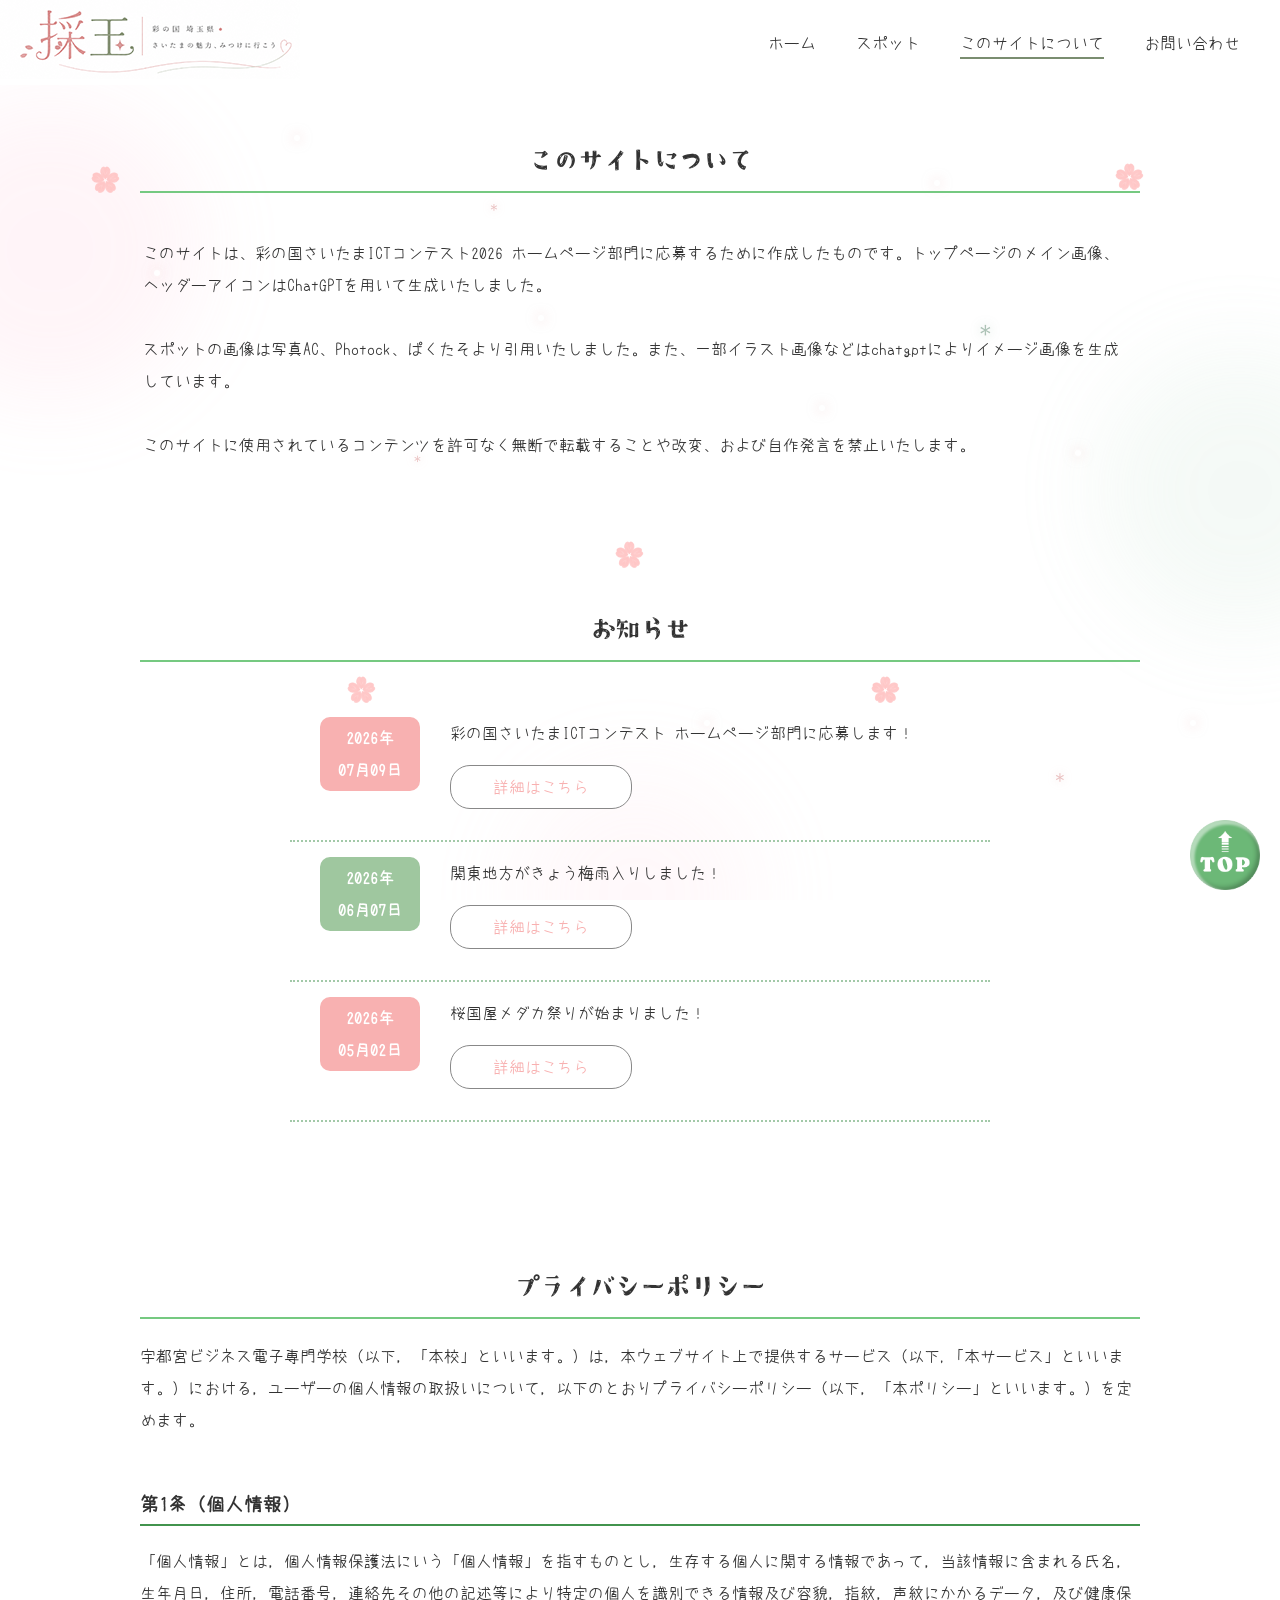
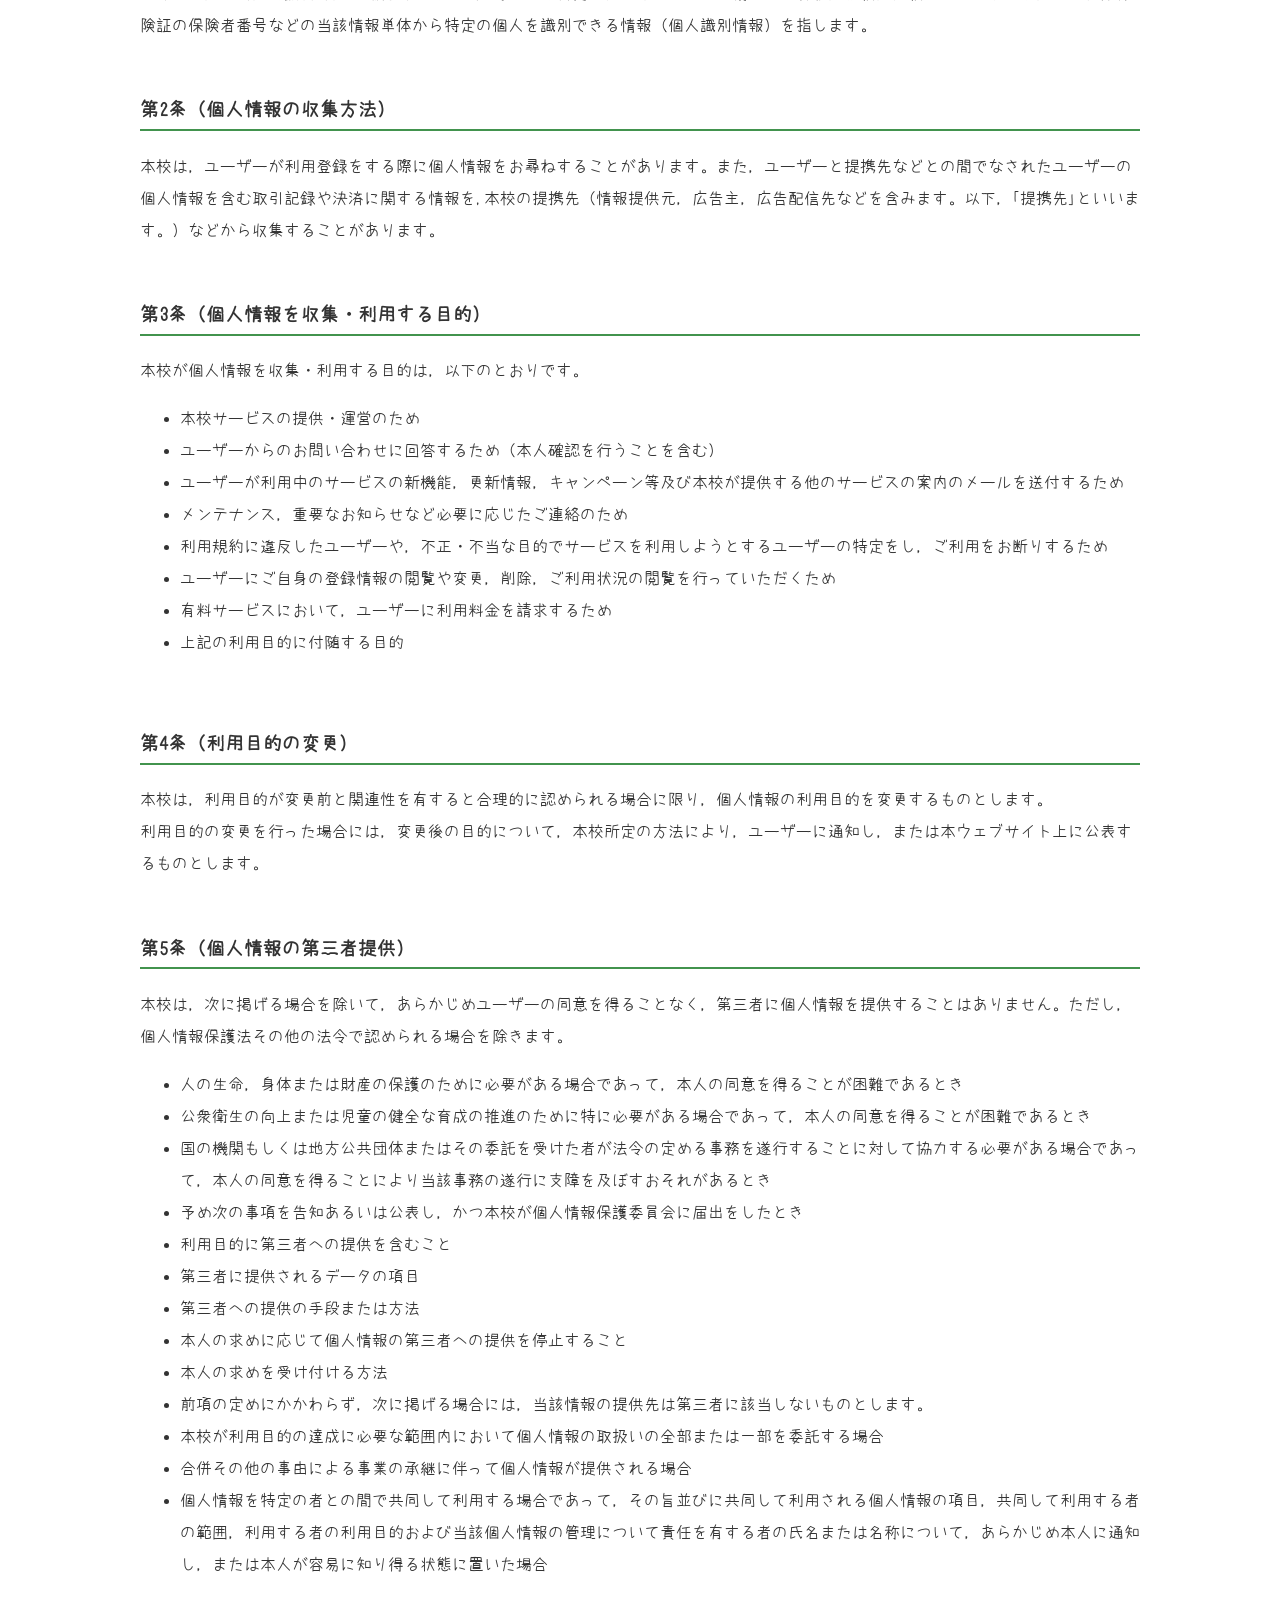
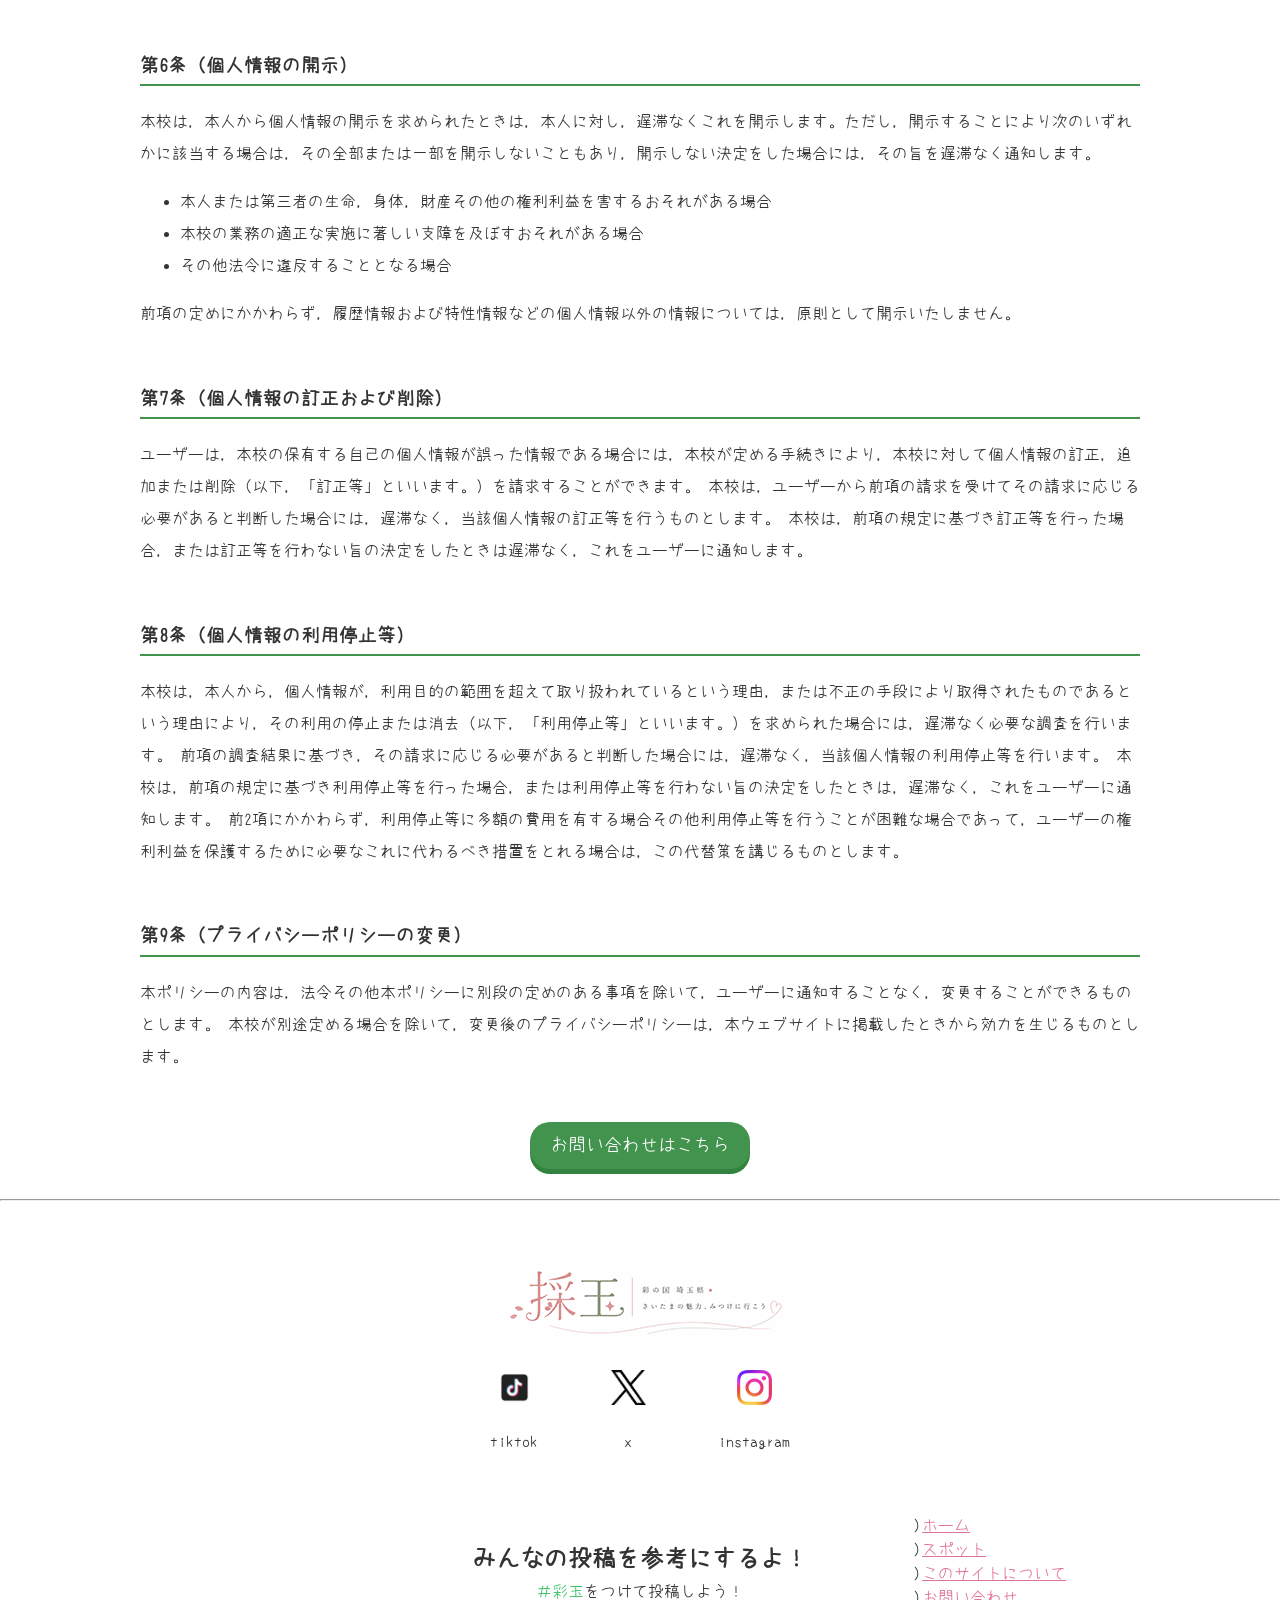
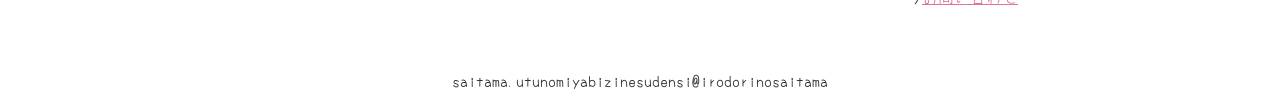
==== about.html @ 04240963 "Add files via upload" ====
<!DOCTYPE html>
<html lang="ja">

<head>
    <meta charset="UTF-8">
    <meta name="viewport" content="width=device-width, initial-scale=1.0">
    <title>採玉｜このサイトについて</title>
    <link rel="stylesheet" href="style.css">
    <link rel="icon" href="./img/fav.ico">
    <style>
        #news{
            max-width: 700px;
            width: 100%;
            margin: 0 auto;
        }
        .dateul{
            display: flex;
        }
        time{
            text-align: center;
            display: block;
            color: #fff;
            background-color: rgb(248, 177, 177);
            padding: 5px 10px;
            border-radius: 10px;
            width: 80px;
        }
        .green{
            background-color: rgb(159, 199, 159);
        }
        .dateul li{
            margin-left: 30px;
        }
    </style>
</head>

<body>
      <!-- きらきら背景 -->
<div class="cute-bg">

    <!-- 大きな光 -->
    <div class="glow glow-pink"></div>
    <div class="glow glow-green"></div>
    <div class="glow glow-pink2"></div>

    <!-- キラキラ -->
    <span class="star star1"><img src="img/haikei_frower.png" style="width: 30px;"></span>
    
    <span class="star star3"><img src="img/haikei_frower.png" style="width: 30px;"></span>
    <span class="star star4">＊</span>
    <span class="star star5"><img src="img/haikei_frower.png" style="width: 30px;"></span>
    
    <span class="star star7"><img src="img/haikei_frower.png" style="width: 30px;"></span>
    <span class="star star8">＊</span>
    <span class="star star9"><img src="img/haikei_frower.png" style="width: 30px;"></span>
    
    <span class="star star11">＊</span>
    <span class="star star12">＊</span>

    <!-- 小さな光の粒 -->
    <i class="dot dot1"></i>
    <i class="dot dot2"></i>
    <i class="dot dot3"></i>
    <i class="dot dot4"></i>
    <i class="dot dot5"></i>
    <i class="dot dot6"></i>
    <i class="dot dot7"></i>
    <i class="dot dot8"></i>

</div>
    <a href="#" id="top-button">
        <img src="img/Group 44.png" alt="TOPに戻る">
    </a>
    <header>
        <a href="index.html"><img src="img/94432932-196e-4b25-ac85-ca7c07039156.png"></a>

        <div class="hamburger" id="hamburger">
            <span></span>
            <span></span>
            <span></span>
        </div>

        <nav id="nav">
            <ul>
                <li><a href="index.html">ホーム</a></li>
                <li><a href="spot.html">スポット</a></li>
                <li><a href="about.html" class="active">このサイトについて</a></li>
                <li><a href="contact.html">お問い合わせ</a></li>
            </ul>
        </nav>
    </header>

    <div class="overlay" id="overlay"></div>
    <div id="site">
    <h3>このサイトについて</h3>
    <table>
        <tr>
            <td>
    <p class="p">このサイトは、彩の国さいたまICTコンテスト2026 ホームページ部門に応募するために作成したものです。トップページのメイン画像、ヘッダーアイコンはChatGPTを用いて生成いたしました。
        <br><br>スポットの画像は写真AC、Photock、ぱくたそより引用いたしました。また、一部イラスト画像などはchatgptによりイメージ画像を生成しています。
        <br><br>このサイトに使用されているコンテンツを許可なく無断で転載することや改変、および自作発言を禁止いたします。
    </p>
    </td>
    <td></td>
    </tr>
    </table>
    </div>
    <br>
    <div id="notice">
    <h3>お知らせ</h3>
    <ul id="news">
        <li class="dott">
            <ul class="dateul">
                <li><time datetime="2026-07-09">2026年<br>07月09日</time></li>
                <li>彩の国さいたまICTコンテスト ホームページ部門に応募します！<br>
                <p id="shousai01">詳細はこちら</p>
                <p id="message01">今年も埼玉県より行われている、彩の国さいたまICTコンテストのホームページ部門に応募します。<br>私たちの自慢の作品をぜひご覧ください！</p></li>
            </ul>
        </li>
        <li class="dott">
            <ul class="dateul">
                <li><time datetime="2026-06-07" class="green">2026年<br>06月07日</time></li>
                <li>関東地方がきょう梅雨入りしました！<br>
                <p id="shousai02">詳細はこちら</p>
                <p id="message02">気象庁によりますと、きょう関東地方が梅雨入りしたとのことです。<br>体調管理に気を付けてくださいね！</p></li>
            </ul>
        </li>
        <li class="dott">
            <ul class="dateul">
                <li><time datetime="2026-05-02">2026年<br>05月02日</time></li>
                <li>桜国屋メダカ祭りが始まりました！<br>
                <p id="shousai03">詳細はこちら</p>
                <p id="message03">北本市にて、地場物産館 桜国屋において、メダカ祭りが始まりました！<br>10月04日まで行われます。</p></li>
            </ul>
        </li>
    </ul>
    </div>
    <script>
         const Btn1 = document.getElementById("shousai01");
    const message1 = document.getElementById("message01");

    // ボタンがクリックされたら実行する処理
    Btn1.addEventListener("click", function(){
      // 現在のスタイルが "none" かどうかで表示・非表示を切り替え
      if (message1.style.display === "none") {
        message1.style.display = "block";   // テキストを表示
        Btn1.textContent = "閉じる";   // ボタンの文字を変える
      } else {
        message1.style.display = "none";    // テキストを非表示
        Btn1.textContent = "詳細はこちら";     // ボタンの文字を変える
      }
    });
             const Btn2 = document.getElementById("shousai02");
    const message2 = document.getElementById("message02");

    // ボタンがクリックされたら実行する処理
    Btn2.addEventListener("click", function(){
      // 現在のスタイルが "none" かどうかで表示・非表示を切り替え
      if (message2.style.display === "none") {
        message2.style.display = "block";   // テキストを表示
        Btn2.textContent = "閉じる";   // ボタンの文字を変える
      } else {
        message2.style.display = "none";    // テキストを非表示
        Btn2.textContent = "詳細はこちら";     // ボタンの文字を変える
      }
    })
             const Btn3 = document.getElementById("shousai03");
    const message3 = document.getElementById("message03");

    // ボタンがクリックされたら実行する処理
    Btn3.addEventListener("click", function(){
      // 現在のスタイルが "none" かどうかで表示・非表示を切り替え
      if (message3.style.display === "none") {
        message3.style.display = "block";   // テキストを表示
        Btn3.textContent = "閉じる";   // ボタンの文字を変える
      } else {
        message3.style.display = "none";    // テキストを非表示
        Btn3.textContent = "詳細はこちら";     // ボタンの文字を変える
      }
    });
    </script>
    <br>
    <div id="privacy" class="p">
        <h2 id="policy">プライバシーポリシー</h2>
        宇都宮ビジネス電子専門学校（以下，「本校」といいます。）は，本ウェブサイト上で提供するサービス（以下,「本サービス」といいます。）における，ユーザーの個人情報の取扱いについて，以下のとおりプライバシーポリシー（以下，「本ポリシー」といいます。）を定めます。
        <br><br>
        <h3>第1条（個人情報）</h3>
        「個人情報」とは，個人情報保護法にいう「個人情報」を指すものとし，生存する個人に関する情報であって，当該情報に含まれる氏名，生年月日，住所，電話番号，連絡先その他の記述等により特定の個人を識別できる情報及び容貌，指紋，声紋にかかるデータ，及び健康保険証の保険者番号などの当該情報単体から特定の個人を識別できる情報（個人識別情報）を指します。
        <br><br>
        <h3>第2条（個人情報の収集方法）</h3>
        本校は，ユーザーが利用登録をする際に個人情報をお尋ねすることがあります。また，ユーザーと提携先などとの間でなされたユーザーの個人情報を含む取引記録や決済に関する情報を,本校の提携先（情報提供元，広告主，広告配信先などを含みます。以下，｢提携先｣といいます。）などから収集することがあります。
        <br><br>
        <h3>第3条（個人情報を収集・利用する目的）</h3>
        本校が個人情報を収集・利用する目的は，以下のとおりです。
        <br>
        <ul>
            <li>本校サービスの提供・運営のため<br>
            <li>ユーザーからのお問い合わせに回答するため（本人確認を行うことを含む）<br>
            <li>ユーザーが利用中のサービスの新機能，更新情報，キャンペーン等及び本校が提供する他のサービスの案内のメールを送付するため<br>
            <li>メンテナンス，重要なお知らせなど必要に応じたご連絡のため<br>
            <li>利用規約に違反したユーザーや，不正・不当な目的でサービスを利用しようとするユーザーの特定をし，ご利用をお断りするため<br>
            <li>ユーザーにご自身の登録情報の閲覧や変更，削除，ご利用状況の閲覧を行っていただくため<br>
            <li>有料サービスにおいて，ユーザーに利用料金を請求するため<br>
            <li>上記の利用目的に付随する目的
        </ul><br>
        <h3>第4条（利用目的の変更）</h3>
        本校は，利用目的が変更前と関連性を有すると合理的に認められる場合に限り，個人情報の利用目的を変更するものとします。<br>
        利用目的の変更を行った場合には，変更後の目的について，本校所定の方法により，ユーザーに通知し，または本ウェブサイト上に公表するものとします。<br><br>
        <h3>第5条（個人情報の第三者提供）</h3>
        本校は，次に掲げる場合を除いて，あらかじめユーザーの同意を得ることなく，第三者に個人情報を提供することはありません。ただし，個人情報保護法その他の法令で認められる場合を除きます。<br>
        <ul>
            <li>人の生命，身体または財産の保護のために必要がある場合であって，本人の同意を得ることが困難であるとき</li>
            <li>公衆衛生の向上または児童の健全な育成の推進のために特に必要がある場合であって，本人の同意を得ることが困難であるとき</li>
            <li>国の機関もしくは地方公共団体またはその委託を受けた者が法令の定める事務を遂行することに対して協力する必要がある場合であって，本人の同意を得ることにより当該事務の遂行に支障を及ぼすおそれがあるとき</li>
            <li>予め次の事項を告知あるいは公表し，かつ本校が個人情報保護委員会に届出をしたとき</li>
            <li>利用目的に第三者への提供を含むこと</li>
            <li>第三者に提供されるデータの項目</li>
            <li>第三者への提供の手段または方法</li>
            <li>本人の求めに応じて個人情報の第三者への提供を停止すること</li>
            <li>本人の求めを受け付ける方法</li>
            <li>前項の定めにかかわらず，次に掲げる場合には，当該情報の提供先は第三者に該当しないものとします。</li>
            <li>本校が利用目的の達成に必要な範囲内において個人情報の取扱いの全部または一部を委託する場合</li>
            <li>合併その他の事由による事業の承継に伴って個人情報が提供される場合</li>
            <li>個人情報を特定の者との間で共同して利用する場合であって，その旨並びに共同して利用される個人情報の項目，共同して利用する者の範囲，利用する者の利用目的および当該個人情報の管理について責任を有する者の氏名または名称について，あらかじめ本人に通知し，または本人が容易に知り得る状態に置いた場合
            </li>
        </ul>
        <br>
        <h3>第6条（個人情報の開示）</h3>
        本校は，本人から個人情報の開示を求められたときは，本人に対し，遅滞なくこれを開示します。ただし，開示することにより次のいずれかに該当する場合は，その全部または一部を開示しないこともあり，開示しない決定をした場合には，その旨を遅滞なく通知します。
        <ul>
            <li>本人または第三者の生命，身体，財産その他の権利利益を害するおそれがある場合</li>
            <li>本校の業務の適正な実施に著しい支障を及ぼすおそれがある場合</li>
            <li>その他法令に違反することとなる場合</li>
        </ul>
        前項の定めにかかわらず，履歴情報および特性情報などの個人情報以外の情報については，原則として開示いたしません。
        <br><br>
        <h3>第7条（個人情報の訂正および削除）</h3>
        ユーザーは，本校の保有する自己の個人情報が誤った情報である場合には，本校が定める手続きにより，本校に対して個人情報の訂正，追加または削除（以下，「訂正等」といいます。）を請求することができます。
        本校は，ユーザーから前項の請求を受けてその請求に応じる必要があると判断した場合には，遅滞なく，当該個人情報の訂正等を行うものとします。
        本校は，前項の規定に基づき訂正等を行った場合，または訂正等を行わない旨の決定をしたときは遅滞なく，これをユーザーに通知します。
        <br><br>
        <h3>第8条（個人情報の利用停止等）</h3>
        本校は，本人から，個人情報が，利用目的の範囲を超えて取り扱われているという理由，または不正の手段により取得されたものであるという理由により，その利用の停止または消去（以下，「利用停止等」といいます。）を求められた場合には，遅滞なく必要な調査を行います。
        前項の調査結果に基づき，その請求に応じる必要があると判断した場合には，遅滞なく，当該個人情報の利用停止等を行います。
        本校は，前項の規定に基づき利用停止等を行った場合，または利用停止等を行わない旨の決定をしたときは，遅滞なく，これをユーザーに通知します。
        前2項にかかわらず，利用停止等に多額の費用を有する場合その他利用停止等を行うことが困難な場合であって，ユーザーの権利利益を保護するために必要なこれに代わるべき措置をとれる場合は，この代替策を講じるものとします。
        <br><br>
        <h3>第9条（プライバシーポリシーの変更）</h3>
        本ポリシーの内容は，法令その他本ポリシーに別段の定めのある事項を除いて，ユーザーに通知することなく，変更することができるものとします。
        本校が別途定める場合を除いて，変更後のプライバシーポリシーは，本ウェブサイトに掲載したときから効力を生じるものとします。</li>
        </ul>
    </div>
    <a href="contact.html" id="button" style="text-align: center;">
        <p>お問い合わせはこちら</p>
    </a>
    <script src="javascript.js"></script>
        <footer>
            <hr>
        <div id="footer_1">
            <p><img src="img/94432932-196e-4b25-ac85-ca7c07039156.png" id="footer"></p>
            <ul id="footer_ul">
                <li><a href="https://www.tiktok.com/ja-JP/"><img src="img/icons8-チクタク-48.png"
                            id="footer_logo"></a><br>tiktok</li>
                <li><a href="https://x.com"><img src="img/x_logo.png" id="footer_logo"></a><br>x</li>
                <li><a href="https://www.instagram.com/?hl=ja"><img src="img/instagram.png"
                            id="footer_logo"></a><br>instagram</li>
            </ul>
            <div class="footer_content">

                <div class="footer_post">
                    <h2 id="footer_h2">みんなの投稿を参考にするよ！</h2>
                    <span>＃彩玉</span>をつけて投稿しよう！
                </div>

                <div id="footer2">
                    )<a href="index.html">ホーム</a><br>
                    )<a href="spot.html">スポット</a><br>
                    )<a href="about.html">このサイトについて</a><br>
                    )<a href="contact.html">お問い合わせ</a>
                </div>

            </div>
            <p id="footer_mail">
                saitama.utunomiyabizinesudensi@irodorinosaitama
            </p>
    </footer>
</body>

</html>
---- style.css ----
@charset "utf-8";

/*共通*/
body{
    margin: 0;
}
header {
    display: flex;
    justify-content: space-between;
    align-items: center;
    background-color: #fff;
}

header img {
    max-width: 300px;
    width: 100%;
}

nav ul {
    display: flex;
    list-style-type: none;
}

nav ul li {
    margin-right: 40px;
}

nav ul li a {
    position: relative;
    text-decoration: none;
    color: #333;
    padding-bottom: 8px;
}

nav ul li a::after {
    content: "";
    position: absolute;
    left: 0;
    bottom: 0;
    width: 0;
    height: 2px;
    background: #7a8d70;
    /* くすみグリーン */
    transition: .3s;
}

nav ul li a:hover::after {
    width: 100%;
}

nav ul li a.active::after {
    width: 100%;
}
/* TOPに戻るボタン */
#top-button {
    position: fixed;
    right: 20px;
    bottom: 10px;

    width: 70px;

    z-index: 1000;

    display: block;
}

#top-button img {
    width: 100%;
    height: auto;
    display: block;
}

/* ハンバーガーボタン */
.hamburger {
    display: none;
    width: 35px;
    height: 30px;
    position: relative;
    cursor: pointer;
    z-index: 1001;
    margin-right: 20px;
}

.hamburger span {
    position: absolute;
    width: 100%;
    height: 3px;
    background: #333;
    transition: .4s;
}

.hamburger span:nth-child(1) {
    top: 0;
}

.hamburger span:nth-child(2) {
    top: 13px;
}

.hamburger span:nth-child(3) {
    bottom: 0;
}

.hamburger.active span:nth-child(1) {
    transform: rotate(45deg);
    top: 13px;
}

.hamburger.active span:nth-child(2) {
    opacity: 0;
}

.hamburger.active span:nth-child(3) {
    transform: rotate(-45deg);
    bottom: 14px;
}

.overlay {
    position: fixed;
    top: 0;
    bottom: 0;
    left: 0;
    width: 100%;
    height: 100%;
    background: rgba(0, 0, 0, .5);

    opacity: 0;
    visibility: hidden;

    transition: .4s;
    z-index: 999;
}

.overlay.active {
    opacity: 1;
    visibility: visible;
}

@font-face {
    font-family: "azuki";
    src: url("azuki.ttf") format("truetype");
}
@font-face {
    font-family: "craft";
    src: url("craftmincho.otf") format("opentype");
}
.spotname {
  font-family: "Hachi Maru Pop", cursive;
  font-weight: 800;
  font-style: normal;
}

body {
    font-family: "azuki";
    line-height: 1.5;
    color: #333;
}


/* =====================================
   彩玉｜きらきら可愛い背景
===================================== */

body {
    position: relative;
    background: #ffffff;
    overflow-x: hidden;
}


/* 背景専用レイヤー */
.cute-bg {
    position: fixed;
    inset: 0;

    width: 100%;
    height: 100%;

    overflow: hidden;

    pointer-events: none;
    z-index: -1;
}


/* =====================================
   ふわっとした光
===================================== */

.glow {
    position: absolute;

    border-radius: 50%;

    filter: blur(45px);

    opacity: 0.45;
}


/* ピンク */
.glow-pink {
    width: 300px;
    height: 300px;

    left: -100px;
    top: 100px;

    background: rgba(255, 190, 210, 0.35);

    animation: glowPink 10s ease-in-out infinite;
}


/* グリーン */
.glow-green {
    width: 280px;
    height: 280px;

    right: -100px;
    top: 350px;

    background: rgba(190, 220, 200, 0.35);

    animation: glowGreen 12s ease-in-out infinite;
}


/* 下のピンク */
.glow-pink2 {
    width: 250px;
    height: 250px;

    left: 40%;
    bottom: -120px;

    background: rgba(255, 205, 220, 0.28);

    animation: glowPink2 14s ease-in-out infinite;
}


/* =====================================
   キラキラ
===================================== */

.star {
    position: absolute;

    display: block;

    font-family: serif;

    color: rgba(222, 159, 159, 0.65);

    text-shadow:
        0 0 5px rgba(255, 255, 255, 1),
        0 0 10px rgba(222, 159, 159, 0.4),
        0 0 20px rgba(222, 159, 159, 0.2);

    animation: twinkle 4s ease-in-out infinite;
}


/* =====================================
   星の位置
===================================== */

.star1 {
    left: 7%;
    top: 18%;
    font-size: 30px;
}

.star2 {
    left: 17%;
    top: 40%;
    font-size: 18px;
    animation-delay: 1s;
}

.star3 {
    left: 27%;
    top: 75%;
    font-size: 25px;
    animation-delay: 2.5s;
}

.star4 {
    left: 38%;
    top: 22%;
    font-size: 16px;
    animation-delay: 0.5s;
}

.star5 {
    left: 48%;
    top: 60%;
    font-size: 22px;
    animation-delay: 3s;
}

.star6 {
    left: 60%;
    top: 15%;
    font-size: 30px;
    animation-delay: 1.5s;
}

.star7 {
    left: 68%;
    top: 75%;
    font-size: 17px;
    animation-delay: 4s;
}

.star8 {
    left: 76%;
    top: 35%;
    font-size: 25px;
    color: rgba(120, 155, 135, 0.6);

    text-shadow:
        0 0 5px #fff,
        0 0 12px rgba(120, 155, 135, 0.4);

    animation-delay: 2s;
}

.star9 {
    left: 87%;
    top: 18%;
    font-size: 19px;
    animation-delay: 3.5s;
}

.star10 {
    left: 92%;
    top: 60%;
    font-size: 28px;

    color: rgba(120, 155, 135, 0.55);

    text-shadow:
        0 0 5px #fff,
        0 0 12px rgba(120, 155, 135, 0.4);

    animation-delay: 1s;
}

.star11 {
    left: 32%;
    top: 50%;
    font-size: 15px;
    animation-delay: 4.5s;
}

.star12 {
    left: 82%;
    top: 85%;
    font-size: 20px;
    animation-delay: 2.8s;
}


/* =====================================
   小さな光の粒
===================================== */

.dot {
    position: absolute;

    display: block;

    width: 6px;
    height: 6px;

    border-radius: 50%;

    background: #ffffff;

    box-shadow:
        0 0 5px rgba(255, 255, 255, 1),
        0 0 12px rgba(222, 159, 159, 0.55);

    animation: dotFloat 6s ease-in-out infinite;
}


/* 粒の位置 */

.dot1 {
    left: 12%;
    top: 30%;
}

.dot2 {
    left: 23%;
    top: 15%;
    animation-delay: 2s;
}

.dot3 {
    left: 42%;
    top: 35%;
    animation-delay: 4s;
}

.dot4 {
    left: 55%;
    top: 80%;
    animation-delay: 1s;
}

.dot5 {
    left: 64%;
    top: 45%;
    animation-delay: 3s;
}

.dot6 {
    left: 73%;
    top: 20%;
    animation-delay: 5s;
}

.dot7 {
    left: 84%;
    top: 50%;
    animation-delay: 1.5s;
}

.dot8 {
    left: 93%;
    top: 80%;
    animation-delay: 3.5s;
}


/* =====================================
   キラキラのアニメーション
===================================== */

@keyframes twinkle {

    0% {
        opacity: 0.15;

        transform:
            translateY(15px)
            scale(0.55)
            rotate(0deg);
    }

    25% {
        opacity: 0.45;
    }

    50% {
        opacity: 1;

        transform:
            translateY(-15px)
            scale(1.25)
            rotate(20deg);
    }

    75% {
        opacity: 0.5;
    }

    100% {
        opacity: 0.15;

        transform:
            translateY(10px)
            scale(0.55)
            rotate(40deg);
    }
}


/* =====================================
   粒がふわふわ
===================================== */

@keyframes dotFloat {

    0%,
    100% {
        opacity: 0.15;

        transform:
            translate(0, 15px)
            scale(0.6);
    }

    50% {
        opacity: 0.9;

        transform:
            translate(15px, -20px)
            scale(1.3);
    }
}


/* =====================================
   光の動き
===================================== */

@keyframes glowPink {

    0%,
    100% {
        transform:
            translate(0, 0)
            scale(1);
    }

    50% {
        transform:
            translate(180px, 100px)
            scale(1.25);
    }
}


@keyframes glowGreen {

    0%,
    100% {
        transform:
            translate(0, 0)
            scale(1);
    }

    50% {
        transform:
            translate(-160px, -80px)
            scale(1.2);
    }
}


@keyframes glowPink2 {

    0%,
    100% {
        transform:
            translate(0, 0)
            scale(1);
    }

    50% {
        transform:
            translate(-100px, -80px)
            scale(1.2);
    }
}

/*ホーム*/
/* =========================
   ホーム メインビジュアル
========================= */

#pc_mainvisual {
    display: block;
    background-color: #fff;
}

#pc_mainvisual ul {
    display: flex;
    list-style-type: none;
    flex-direction: row-reverse;
    align-items: center;
    margin: 0;
    padding: 0;
}


/* =========================
   左側
========================= */

.mv_left {
    width: 35%;
}

.mv_left img {
    width: 100%;
    display: block;
}


/* =========================
   右側 メインビジュアル
========================= */

.mv_right {
    width: 65%;
}

/* スライダーの大きさを固定 */
.pc_slider {
    position: relative;
    width: 100%;

    /* ★ここが重要 */
    aspect-ratio: 3 / 2;

    overflow: hidden;
}

/* スライダー画像 */
.pc_slider img {
    position: absolute;
    top: 0;
    left: 0;

    width: 100%;
    height: 100%;

    object-fit: cover;

    opacity: 0;
    transition: opacity 1s ease;
}

/* 1枚目 */
.pc_slider img:first-child {
    opacity: 1;
}


/* =========================
   花
========================= */

#flower {
    margin-top: -80px;
    width: 100%;
}


/* =========================
   スマホ メインビジュアル
========================= */

#sp_mainvisual {
    display: none;
    width: 100%;
    overflow: hidden;
    background-color: #fff;
}

.sp_slider {
    position: relative;
    width: 100%;
    overflow: hidden;
}

/* 画像共通 */
.sp_slider img {
    position: absolute;
    top: 0;
    left: 0;

    width: 100%;
    height: 100%;

    object-fit: contain;

    opacity: 0;
    transition: opacity 1s ease;
}

/* 1枚目だけ通常配置にして
   スライダーの高さを決める */
.sp_slider img:first-child {
    position: relative;
    opacity: 1;
    display: block;

    width: 100%;
    height: auto;
}

/* 2枚目以降 */
.sp_slider img:not(:first-child) {
    position: absolute;
    top: 0;
    left: 0;

    width: 100%;
    height: 100%;
}




#main_index,
#main_contact {
    max-width: 1000px;
    margin: 80px auto;
}

#main_index h3,
#main_contact h3,
#spot_h2,
#site h3,
#notice h3,
#policy{
    text-align: center;
    font-size: 25px;
    border-bottom: #75c981 solid 2px;
    padding: 0 0 6px 0;
    font-family: "craft";
}

#concept p,
#worst p,
#button p,
#main_contact p {
    text-align: center;
    font-size: 18px;
    margin: 0 10px;
}

#concept {
    margin: 150px 0;
}

#button p {
    background-color: #42934E;
    padding: 10px;
    width: 200px;
    margin: 30px auto;
    border-radius: 20px;
}

#button {
    color: #fff;
    text-decoration: none;
}
#button p{
    box-shadow: 0 5px 0 #32833d;
}
#button p:hover{
  transform: translateY(5px);
  box-shadow: none;
}
#worst {
    margin: 150px 0;
}

/*スポットリンク*/
#main_index #card {
    margin: 0 0 200px 0;
}

#spot-list {
    display: flex;
    flex-wrap: nowrap;
    gap: 30px;
    overflow-x: auto;
    scroll-behavior: smooth;

    /* スクロールバーを消す */
    scrollbar-width: none;

    /* 中央にカードを置くため */
    padding: 30px 0;
}

#spot-carousel {
    position: relative;
    width: 100%;
}

#spot-carousel::before,
#spot-carousel::after {
    content: "";
    position: absolute;
    top: 0;
    bottom: 0;
    width: 150px;
    z-index: 5;
    pointer-events: none;
}

#spot-carousel::before {
    left: 0;
    background: linear-gradient(to right,
            white 0%,
            rgba(255, 255, 255, 0) 100%);
}

#spot-carousel::after {
    right: 0;
    background: linear-gradient(to left,
            white 0%,
            rgba(255, 255, 255, 0) 100%);
}

#spot-list::-webkit-scrollbar {
    display: none;
}

.spotinimg {
    width: 214px;
    height: 150px;
    margin: 0;
}

.spotintext {
    width: 214px;
    margin: 0;
    font-size: 14px;
}

.indexcard {
    width: 230px;
    box-sizing: border-box;

    border: #5f5f5f solid 1px;
    border-radius: 3px;
    background-color: #fff;
    padding: 7px;

    flex-shrink: 0;

    transition: transform 0.5s ease;
}

.indexcard.center {
    transform: scale(1.08);
    background-color: #fff;
}

.indexcard h4 {
    margin: 5px 0 0 0;
}

.indexcard ul li img {
    width: 25px;
    margin: 5px 3px;
}

.indexcard ul li {
    height: 40px;
}



/*TOP3*/
#goodtop{
    max-width: 400px;
    margin: 0 auto;
}
#goodtop img{
    width: 100%;
}
#main_index #best {
    margin: 20px auto 100px auto;
    display: flex;
    flex-wrap: wrap;
    width: 100%;
    max-width: 980px;
}
#main_index #best div {
    box-shadow: #8f8f8f 4px 4px 8px;
}

#main_index #top1,
#top2,
#top3 {
    border-radius: 20px;
    width: 290px;
    background-color: #fff;
}

#main_index #top1 {
    border: #E6A8A8 solid 3px;
    margin: 0 30px 30px 0;
}

#main_index #top2 {
    border: #A8CBE6 solid 3px;
    margin: 0 30px 30px 0;
}

#main_index #top3 {
    border: #E8C882 solid 3px;
    margin: 0 0px 30px 0;
}

#main_index #best img {
    width: 250px;
    padding-left: 20px;
}

#main_index #best .h12 {
    display: flex;
    list-style-type: none;
    padding: 0 0 0 20px;
    width: 300px;
    margin: 10px 0;
}

#main_index #best #top1 .h12 h1 {
    background-color: #E6A8A8;
}

#main_index #best #top2 .h12 h1 {
    background-color: #A8CBE6;
}

#main_index #best #top3 .h12 h1 {
    background-color: #E8C882;
}

#main_index #best .h12 h1 {
    color: #fff;
    border-radius: 50%;
    margin: 0;
    padding: 0 15px 4px 15px;
    font-family: sans-serif;
    font-weight: 900;
}

#main_index #best .h12 h2 {
    margin: 0 auto;
    font-size: 20px;
    font-family: sans-serif;
    text-align: center;
    letter-spacing: 0.2em;
    width: 200px;
    line-height: 1.3;
}

#main_index .check {
    list-style-type: none;
    padding: 0 0 0 20px;
}

#main_index .check span {
    border-radius: 50%;
    font-family: serif;
    color: #fff;
    padding: 0px 5px;
    font-size: 14px;
    margin: 0 5px 0 0;
}

#main_index #top1 .check span {
    background-color: #E6A8A8;
}

#main_index #top2 .check span {
    background-color: #A8CBE6;
}

#main_index #top3 .check span {
    background-color: #E8C882;
}

#main_index .check li {
    margin: 10px 0;
    font-size: 14px;
}

#main_index #top3 .check li {
    margin-bottom: 0;
}

#main_index .hassyu {
    display: flex;
    list-style-type: none;
    padding: 0 0 0 20px;
}

#main_index #top1 .hassyu li {
    background-color: #E6A8A8;
}

#main_index #top2 .hassyu li {
    background-color: #A8CBE6;
}

#main_index #top3 .hassyu li {
    background-color: #E8C882;
}

#main_index .hassyu li {
    color: #fff;
    border-radius: 5px;
    padding: 0 4px;
    margin: 0 5px 0 0;
    font-size: 14px;
}

#main_index #top3 .check p {
    font-size: 14px;
    text-align: left;
    margin: 0 0 0 20px;
}


/*スポット*/


#head {
    text-align: center;
    max-width: 1000px;
    margin: 0 auto;
}

#supotto {
    color: #DE9F9F;
}

#green5 {
    width: 20px;
    margin-bottom: -10px;

}

#line_spot {
    margin-bottom: 60px;
}

#footer {
    width: 300px;
    display: block;
    margin: 0 auto;
}
footer{
    background-color: #fff;
}

#footer_mail {
    text-align: center;
}

#footer_logo {
    width: 35px;
    display: block;
    margin: 0 auto;
}

#footer_ul li {
    list-style: none;
    text-align: center;
    margin: 0;
}

#footer_ul {
    display: flex;
    justify-content: space-between;
    width: 300px;
    margin: 30px auto 0;
    padding: 0;
}

#footer_h2 {
    margin-bottom: 3px;
}

footer p {
    margin-top: 60px;
}

#footer2 a {
    color: rgb(224, 116, 152);
}

#footer2 {
    margin-top: 250px;

}

span {
    color: rgb(65, 194, 104);
}

.footer_content {
    display: flex;
    justify-content: center;
    align-items: center;
    gap: 150px;
    margin-top: 60px;
}

.footer_post {
    position: absolute;
    left: 50%;
    transform: translateX(-50%);
    text-align: center;
}

#footer2 {
    text-align: left;
    margin: 0;
    margin-left: 700px;
}

#category ul {
    display: flex;
    justify-content: center;
    gap: 90px;
    padding: 0;
}

#category li {
    list-style: none;
    text-align: center;
}

#category li img {
    display: block;
    margin: 0 auto;
    width: 80px;
    /* box-shadow: 5px 5px 10px 0px rgba(0, 0, 0, .6); */
}

#category li p {
    margin: 10px 0 0;
}

#category li {
    text-align: center;
    cursor: pointer;
    position: relative;
}


/* 通常時の下線 */
#category li::after {
    content: "";
    display: block;
    width: 0;
    height: 3px;
    background-color: rgb(65, 194, 104);
    border-radius: 20px;
    margin: 8px auto 0;
    transition: width 0.5s ease;
}

/* マウスを乗せたとき */
#category li:hover::after {
    width: 60px;
}

/* 食べ物・観光だけピンク */
#category li[data-category="食べ物"]::after,
#category li[data-category="観光"]::after {
    background-color: rgb(224, 116, 152);
}

#category li img {
    transition: transform 0.25s ease;
}

/* クリックした瞬間 */
#category li:active img {
    transform: translateY(-5px);
}

#category li {
    position: relative;
    cursor: pointer;
}

/* 元の画像 */
#category li img {
    transition: transform 0.3s ease, opacity 0.3s ease;
}

/* 選択されたとき */
#category li.active img {
    transform: translateY(-5px);
    opacity: 0;
}

#item_overlay ul{
    display: flex;
    list-style-type: none;
}
#item_overlay ul li{
    margin-right: 10px;
    width: 40%;
}

iframe{
    max-width: 300px;
    max-height: 200px;
}
.access{
    text-align: center;
}




#spot-list {
    max-width: 1080px;
    width: 100%;
    margin: 0 auto;
}

#category li {
    cursor: pointer;
}

.spotname {
    margin: 0px;
    height: 45px;
    color: #e793af;
}

.spotimg {
    width: 300px;
    height: 220px;
    margin: 0;
}

.spottext {
    width: 300px;
    height: 100px;
    margin: 0;
}

.card {
    width: 300px;
    border: #5f5f5f solid 1px;
    box-shadow: 6px 6px 0 #e4cfd4;
    border-radius: 3px;
    background-color: #fff;
    padding: 15px;
    margin: 10px;
}

.card a,
.indexcard a {
    font-family: serif;
    text-decoration: none;
    color: #808080;
    font-size: 25px;
    margin: 0;
}

.card ul,
.indexcard ul {
    display: flex;
    list-style-type: none;
    padding: 0;
    margin: 0;
}

.card ul li img {
    margin: 0px 5px 0 0;
}

.card ul li h3 {
    margin: 0;
    color: #333;
}

.card button {
    background-color: #fdc7d0;
    border: none;
    width: 300px;
    padding: 7px 0;
    border-radius: 10px;
}

.like input {
    display: none;
}

.like span {
    font-size: 25px;
    color: #adadad;
    cursor: pointer;
    transition: 0.3s;
    font-family: serif;
}

.like input:checked+span {
    color: #ff6b9c;
}

.like input:checked+span::before {
    content: "♥";
}

.like span::before {
    content: "♡";
}

#item_overlay {
    position: fixed;
    inset: 0;
    background: rgba(0, 0, 0, .6);

    display: none;

    justify-content: center;
    align-items: center;
    overflow-y: auto;
    z-index: 2000;
}

#item_overlay.active {
    display: flex;
}

#modal {
    width: 80%;
    max-width: 600px;
    margin: 50px auto;
    background: white;
    padding: 20px;
    max-height: 80vh;
    overflow-y: auto;
    border-radius: 30px;
}

#modal img {
    width: 100%;
}
#modal-name{
    color: #e793af;
  font-family: "Hachi Maru Pop", cursive;
  font-weight: 800;
  font-style: normal;
}



.item_ul {
    display: flex;
    list-style-type: none;
    flex-wrap: wrap;
    padding: 0;
}

#close {
    font-size: 30px;
    background-color: #fdc7d0;
    border: none;
    border-radius: 40px;
    text-align: center;
    padding: 0 10px;
}

.closecenter {
    text-align: center;
}

.spotimg {
    cursor: pointer;
    transition: 0.3s;
}

.spotimg:hover {
    opacity: 0.8;
}

.card button {
    cursor: pointer;
}

.close {
    cursor: pointer;
}


/*このサイトについて*/
#about,
#notice,
#site,
#info,
#privacy {
    clear: both;
    max-width: 1000px;
    width: 100%;
    margin: 50px auto;
    line-height: 2;
}

#privacy h3 {
    border-bottom: #42934E 2px solid;
}


#about ul li a {
    text-decoration: none;
    color: #6d6d6d;
}
#shousai01,#shousai02,#shousai03{
    background-color: #fff;
    border: #888 solid 1px;
    color: #333;
    padding: 5px;
    width: 170px;
    border-radius: 20px;
    text-align: center;
}
#notice ul{
    padding: 15px 0;
}
#news li{
    list-style-type: none;
}
.dott{
    border-bottom: #a2c9a8 dotted 2px;
}
#shousai01,#shousai02,#shousai03{
  background: #fff;
  color: #F8B1B1;
  overflow: hidden;
  position: relative;
  z-index: 1;
}
#shousai01::after,#shousai02::after,#shousai03::after{
      background: #ffb9b9;
  position: absolute;
  top: 0;
  left: 0;
  content: '';
  width: 100%;
  height: 100%;
  transform: scale(0, 1);
  transform-origin: left top;
  transition: .2s cubic-bezier(0.45, 0, 0.55, 1);
  z-index: -1;
}
#shousai01:hover,#shousai02:hover,#shousai03:hover{
    color: #fff;
}
#shousai01:hover::after,#shousai02:hover::after,#shousai03:hover::after{
    transform: scale(1, 1);
}
time {
    font-weight: bold;
}

#message01,#message02,#message03 {
    display: none;
}

/*お問い合わせ*/
.pink{
    color: #DE9F9F;
}
#form {
    max-width: 600px;
    width: 100%;
    margin: 0 auto;
    border-right: #8d8d8d solid 1px;
    border-left: #8d8d8d solid 1px;
    margin-top: 50px;
}
form{
    margin: 15px;
}
#news{
    padding: 0;
}

#form img {
    width: 100%;
    max-width: 600px;
    margin: 0 auto;
}

#form #name {
    width: 150px;
}

#form #mail {
    width: 300px;
}

#form #tel {
    width: 200px;
}

#form #area {
    max-width: 500px;
    width: 100%;
    height: 200px;
}


/*ナビ専用メディアクエリ*/
@media screen and (max-width:900px) {

    .hamburger {
        display: block;
    }

    nav {
        position: fixed;
        top: 0;
        right: -300px;
        width: 250px;
        height: 100dvh;
        bottom: 0;
        background: rgba(255, 255, 255, .95);
        transition: .4s;
        z-index: 1000;
    }

    nav.active {
        right: 0;
    }

    nav ul {
        flex-direction: column;
        margin-top: 80px;
        padding: 0;
    }

    nav ul li {
        position: relative;
        width: 100%;
        margin: 10px 0;
        padding: 25px 0;
        text-align: center;
    }

    nav ul li a {
        color: #333;
        text-decoration: none;
    }

    nav ul li a::after {
        content: none;
    }

    nav ul li::before {
        content: "";
        position: absolute;
        top: 0;
        left: 50%;
        transform: translateX(-50%);
        width: 0;
        height: 2px;
        background: #42934E;
        transition: .3s;
    }

    nav ul li::after {
        content: "";
        position: absolute;
        bottom: 0;
        left: 50%;
        transform: translateX(-50%);
        width: 0;
        height: 2px;
        background: #42934E;
        transition: .3s;
    }

    nav ul li:hover::before,
    nav ul li:hover::after {
        width: 80%;
    }



    /* =========================
       全体
    ========================= */

    body {
        width: 100%;
        overflow-x: hidden;
    }


    /* =========================
       メインタイトル
    ========================= */

    #head {
        width: 100%;
        box-sizing: border-box;
        padding: 0 20px;
    }

    #spot_h2 {
        white-space: nowrap;
    }

    #line_spot {
        max-width: 80%;
        height: auto;
    }


    /* =========================
       カテゴリー
    ========================= */

    #category {
        width: 100%;
        box-sizing: border-box;
        margin-top: 40px;
        padding: 0 15px;
    }

    #category ul {
        width: 100%;
        max-width: 400px;

        display: flex;
        justify-content: space-between;
        align-items: flex-start;

        margin: 0 auto;
        padding: 0;
        gap: 5px;
    }

    #category li {
        flex: 1;
        min-width: 0;
        text-align: center;
    }

    #category li img {
        width: 60px;
        max-width: 100%;
        height: auto;
        margin: 0 auto;
    }

    #category li p {
        margin: 10px 0 0;
        white-space: nowrap;
    }


    /* =========================
       カテゴリー下線
    ========================= */

    #category li::after {
        width: 0;
        height: 3px;
        margin: 8px auto 0;
        border-radius: 20px;

        transition: width 0.5s ease;
    }

    #category li:hover::after {
        width: 45px;
    }


    /* =========================
       スポット一覧
    ========================= */

    #spot-list {
        width: 100%;
        box-sizing: border-box;
        padding: 30px 15px;
    }

    #item_ul {
        width: 100%;
        box-sizing: border-box;
    }
    #item_overlay ul{
        display: block;
        padding: 0;
    }
    #item_overlay ul li{
        width: 100%;
    }

    iframe{
        max-width: none;
        width: 100%;
    }



    /* =========================
       フッター
    ========================= */

    footer {
        width: 100%;
        box-sizing: border-box;
        padding: 0px 20px 30px;
        margin-top: 50px;

    }


    /* フッターロゴだけ中央 */

    #footer {
        width: 300px;
        max-width: 100%;
        height: auto;

        display: block;
        margin: 0 auto;
    }


    /* =========================
       SNS
    ========================= */

    #footer_ul {
        width: 260px;
        max-width: 100%;

        display: flex;
        justify-content: space-between;

        margin: 30px auto 0;
        padding: 0;
    }

    #footer_ul li {
        margin: 0;
        list-style: none;
        text-align: center;
    }

    #footer_logo {
        width: 35px;
        height: 35px;

        object-fit: contain;

        display: block;
        margin: 0 auto;
    }


    /* =========================
       投稿＋メニュー
    ========================= */

    .footer_content {
        width: 100%;

        display: flex;
        flex-direction: column;

        align-items: center;

        gap: 35px;

        margin-top: 60px;
    }


    /* 投稿部分を中央 */

    .footer_post {
        position: static;

        width: 100%;

        left: auto;
        transform: none;

        text-align: center;
    }


    /* =========================
       footer2
    ========================= */

    #footer2 {
        margin: 0;
        padding: 0;

        text-align: left;
    }


    #footer2 a {
        color: rgb(224, 116, 152);
    }


    /* =========================
       メールアドレス
    ========================= */

    #footer_mail {
        width: 100%;

        text-align: center;

        margin-top: 60px;

        word-break: break-all;
        overflow-wrap: anywhere;
    }
    #about ul li{
        display: none;
    }
}


/*スマホ版*/
@media screen and (max-width:400px) {

    /*ホーム*/
    #pc_mainvisual {
        display: none;
    }

    #sp_mainvisual {
        display: block;
    }

    #sp_mainvisual img {
        width: 100%;
    }

    .sp_mainimg {
        margin-top: -20px;
    }

    #main_index #best {
        display: block;
        width: 296px;
        margin: 80px auto;
    }

    #main_index #best div {
        margin-bottom: 30px;
    }

    #main_index h3 {
        font-size: 20px;
    }

    #concept {
        margin: 100px 0;
    }

    #spot-carousel::before {
        width: 70px;
        left: 0;
        background: linear-gradient(to right,
                white 0%,
                rgba(255, 255, 255, 0) 100%);
    }
footer{
    background-color: #fff;
    padding-top: 0;
}
    #spot-carousel::after {
        width: 70px;
        right: 0;
        background: linear-gradient(to left,
                white 0%,
                rgba(255, 255, 255, 0) 100%);
    }


    /*スポット*/

    /*このサイトについて*/
    #privacy {
        margin: 0 5px;
        width: auto;
    }

    /*お問い合わせ*/
    #form {
        max-width: 360px;
        width: 100%;
        margin: 0 auto;
        border-right: none;
        border-left: none;
        padding: 10px 0px 0 10px;
        margin-top: 50px;
        border-top: #9b9b9b 1px dashed;
    }

    #form img {
        width: 100%;
        max-width: 400px;
        margin: 0 auto;
    }

    #form #name {
        width: 75%;
        height: 20px;
    }

    #form #mail {
        width: 75%;
        height: 20px;
    }

    #form #tel {
        width: 75%;
        height: 20px;
    }

    #form #area {
        width: 75%;
        height: 100px;
    }
}
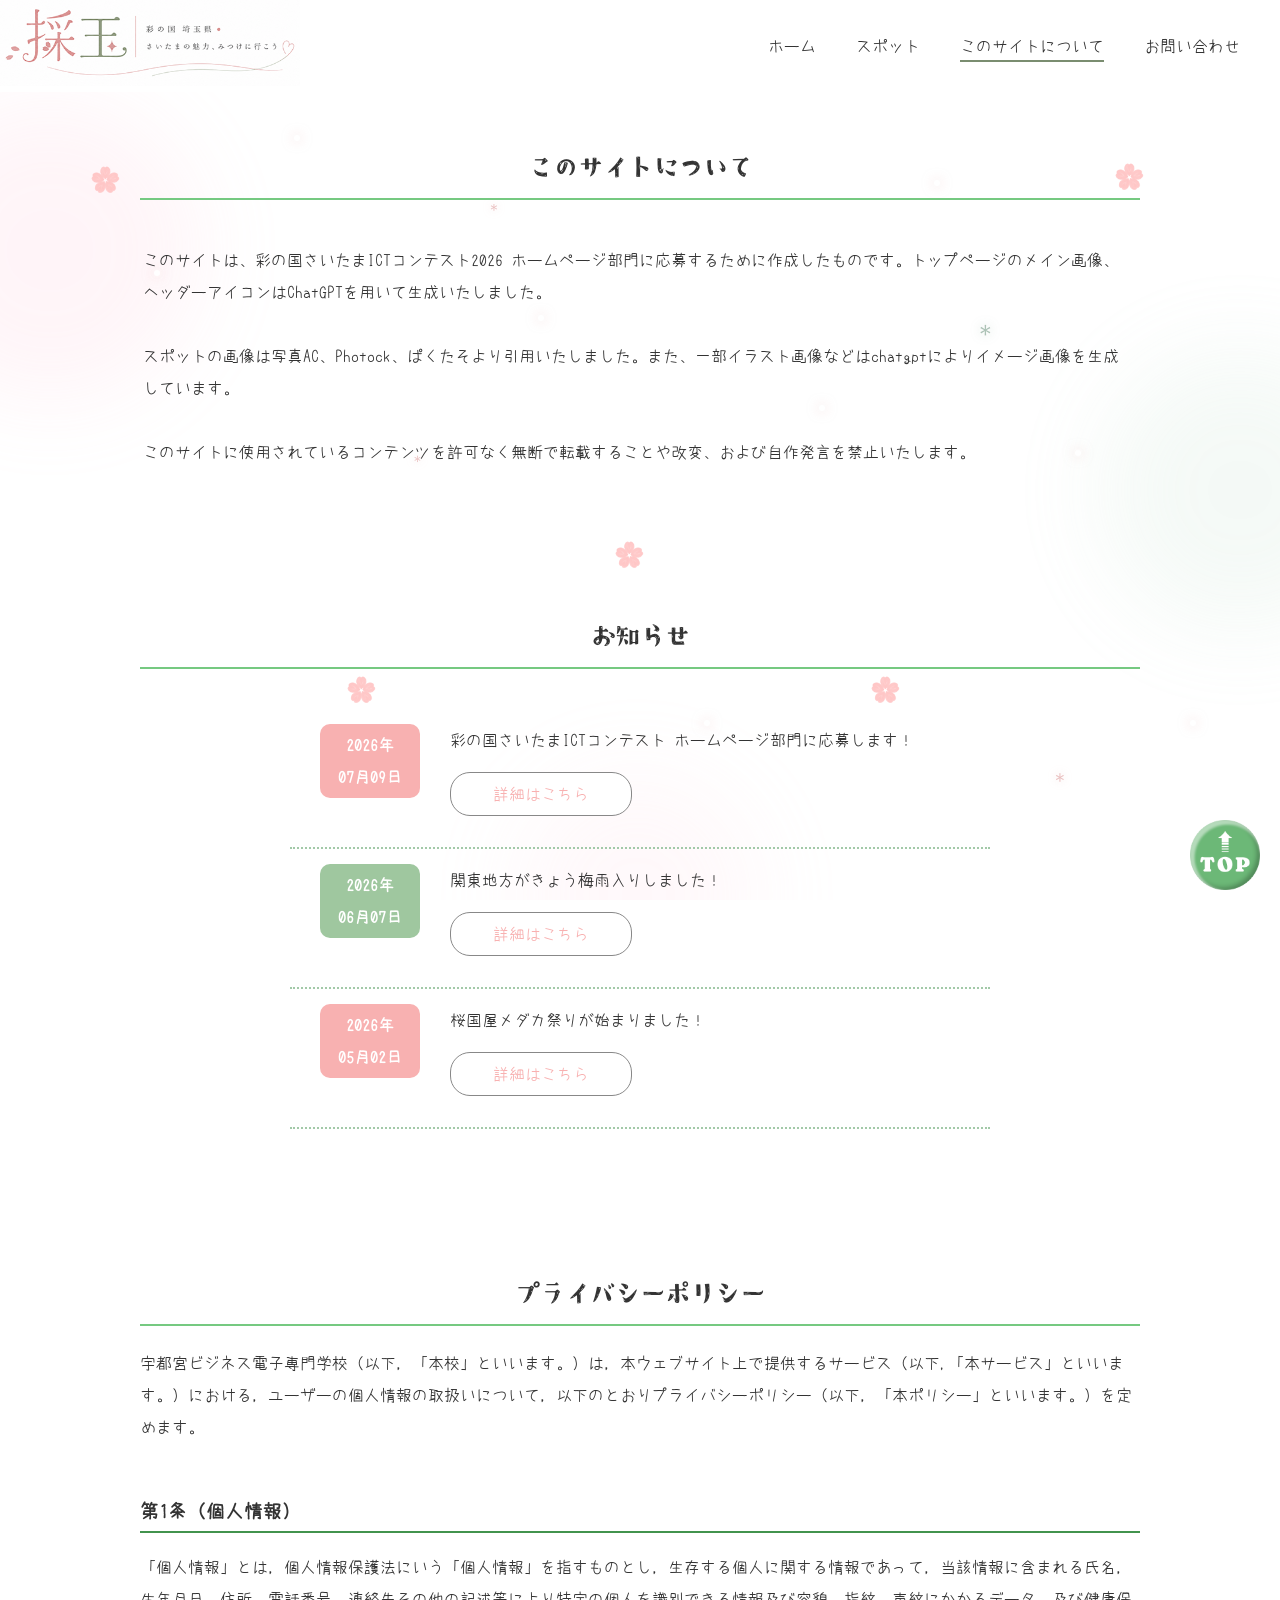
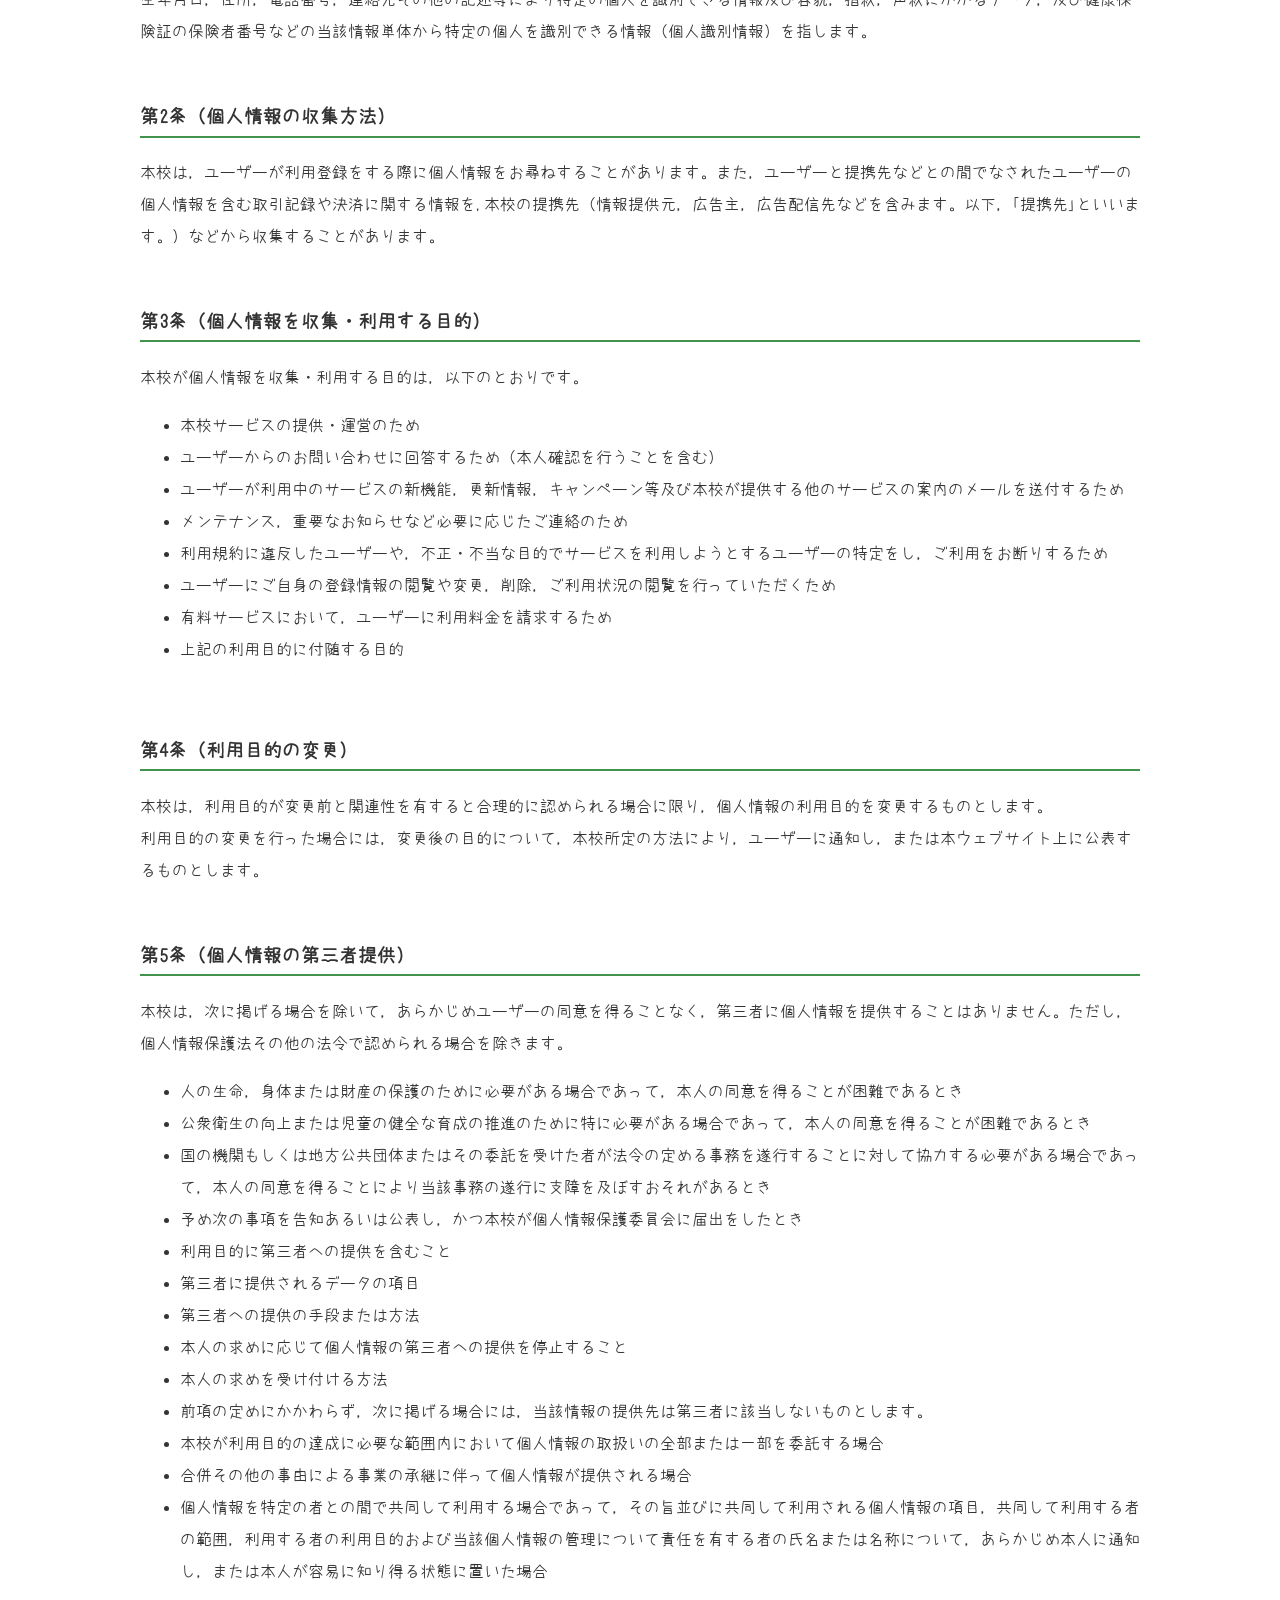
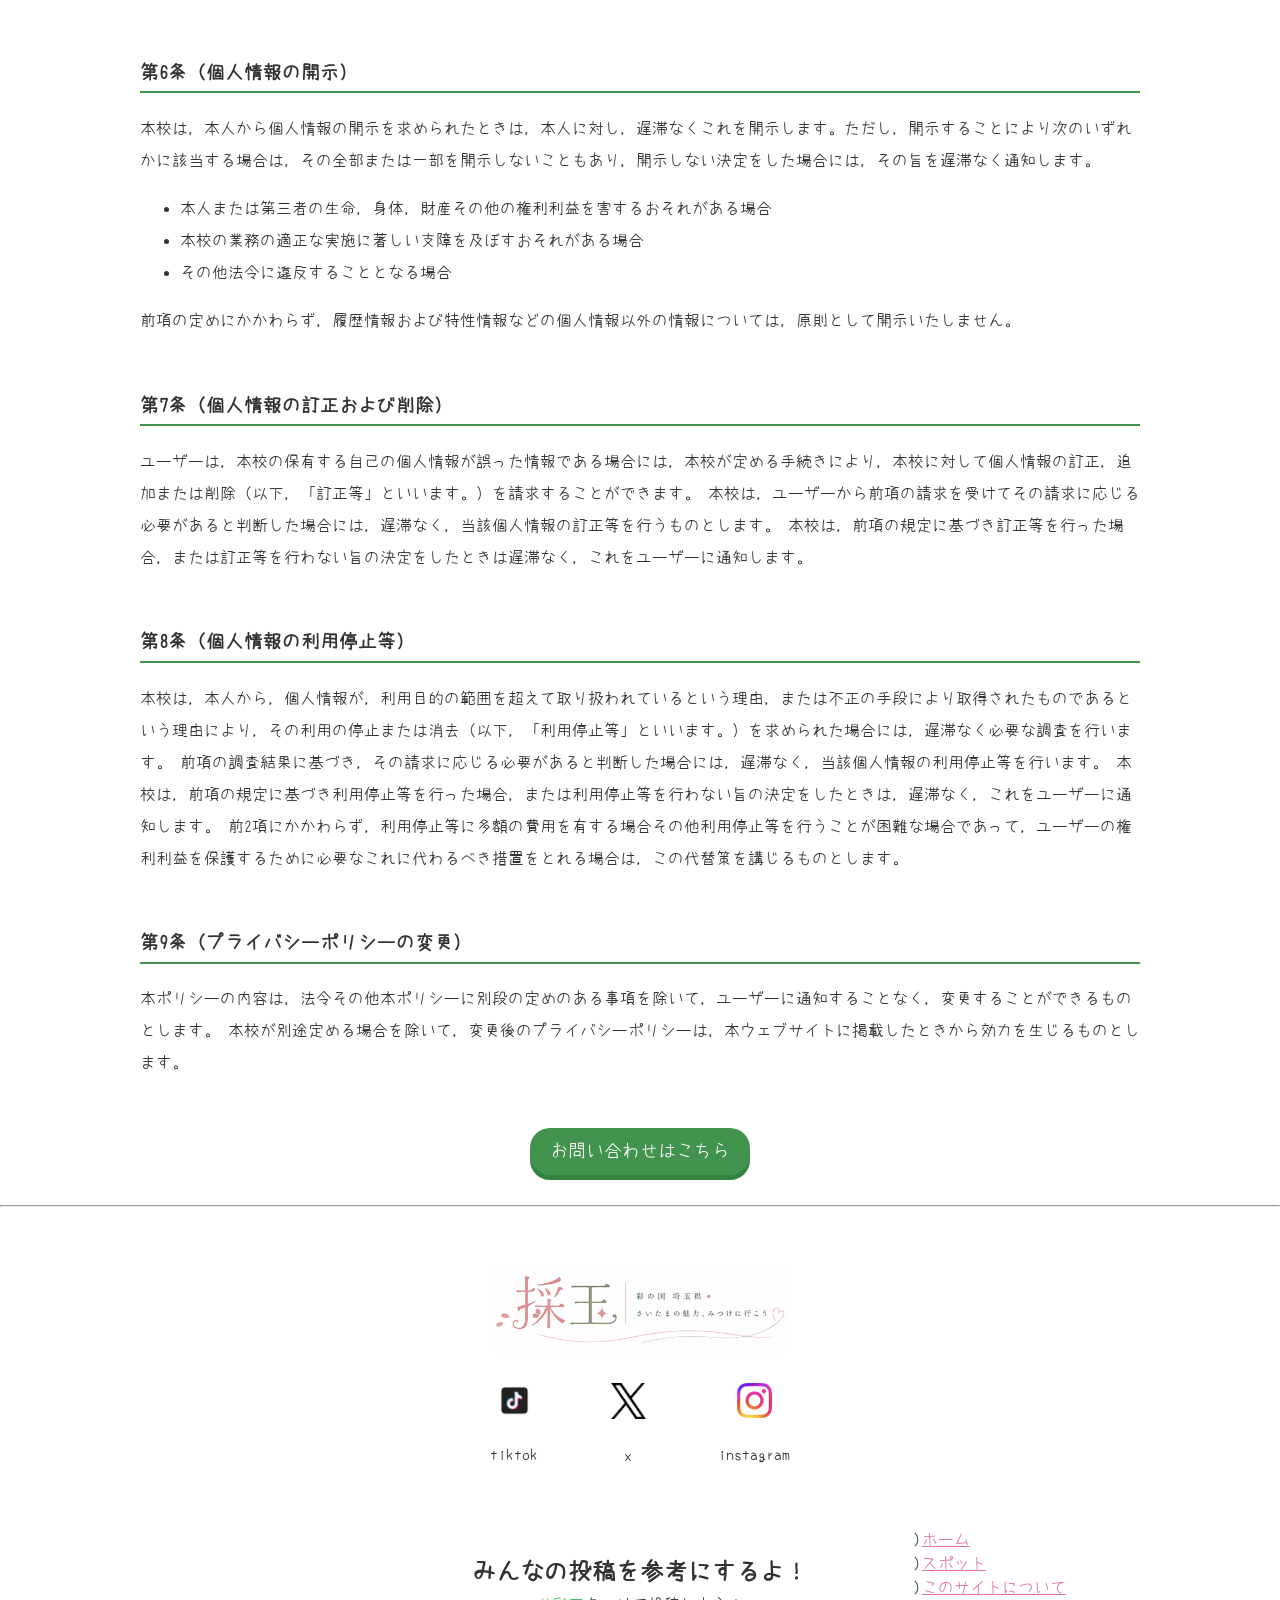
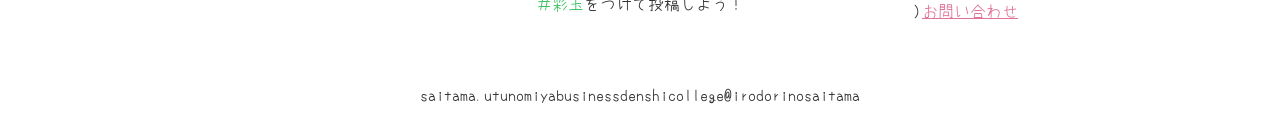
==== commit cff19563: "Add files via upload" ====
--- a/about.html
+++ b/about.html
@@ -4,7 +4,7 @@
 <head>
     <meta charset="UTF-8">
     <meta name="viewport" content="width=device-width, initial-scale=1.0">
-    <title>採玉｜このサイトについて</title>
+    <title>彩玉｜このサイトについて</title>
     <link rel="stylesheet" href="style.css">
     <link rel="icon" href="./img/fav.ico">
     <style>
@@ -281,7 +281,7 @@
 
             </div>
             <p id="footer_mail">
-                saitama.utunomiyabizinesudensi@irodorinosaitama
+                 saitama.utunomiyabusinessdenshicollege@irodorinosaitama
             </p>
     </footer>
 </body>
--- a/style.css
+++ b/style.css
@@ -1234,7 +1234,7 @@
 .card {
     width: 300px;
     border: #5f5f5f solid 1px;
-    box-shadow: 6px 6px 0 #e4cfd4;
+    box-shadow: 6px 6px 0 #f3dce2;
     border-radius: 3px;
     background-color: #fff;
     padding: 15px;
@@ -1353,6 +1353,7 @@
     border-radius: 40px;
     text-align: center;
     padding: 0 10px;
+    color: #222;
 }
 
 .closecenter {
@@ -1374,6 +1375,9 @@
 
 .close {
     cursor: pointer;
+}
+.detail-btn{
+    color: #222;
 }
 
 
@@ -1458,10 +1462,9 @@
 #form {
     max-width: 600px;
     width: 100%;
-    margin: 0 auto;
+    margin: 50px auto 100px auto;
     border-right: #8d8d8d solid 1px;
     border-left: #8d8d8d solid 1px;
-    margin-top: 50px;
 }
 form{
     margin: 15px;
@@ -1835,7 +1838,7 @@
     }
 
     .sp_mainimg {
-        margin-top: -20px;
+        margin-top: -10px;
     }
 
     #main_index #best {
@@ -1888,11 +1891,10 @@
     #form {
         max-width: 360px;
         width: 100%;
-        margin: 0 auto;
+        margin: 50px auto;
         border-right: none;
         border-left: none;
         padding: 10px 0px 0 10px;
-        margin-top: 50px;
         border-top: #9b9b9b 1px dashed;
     }
 
